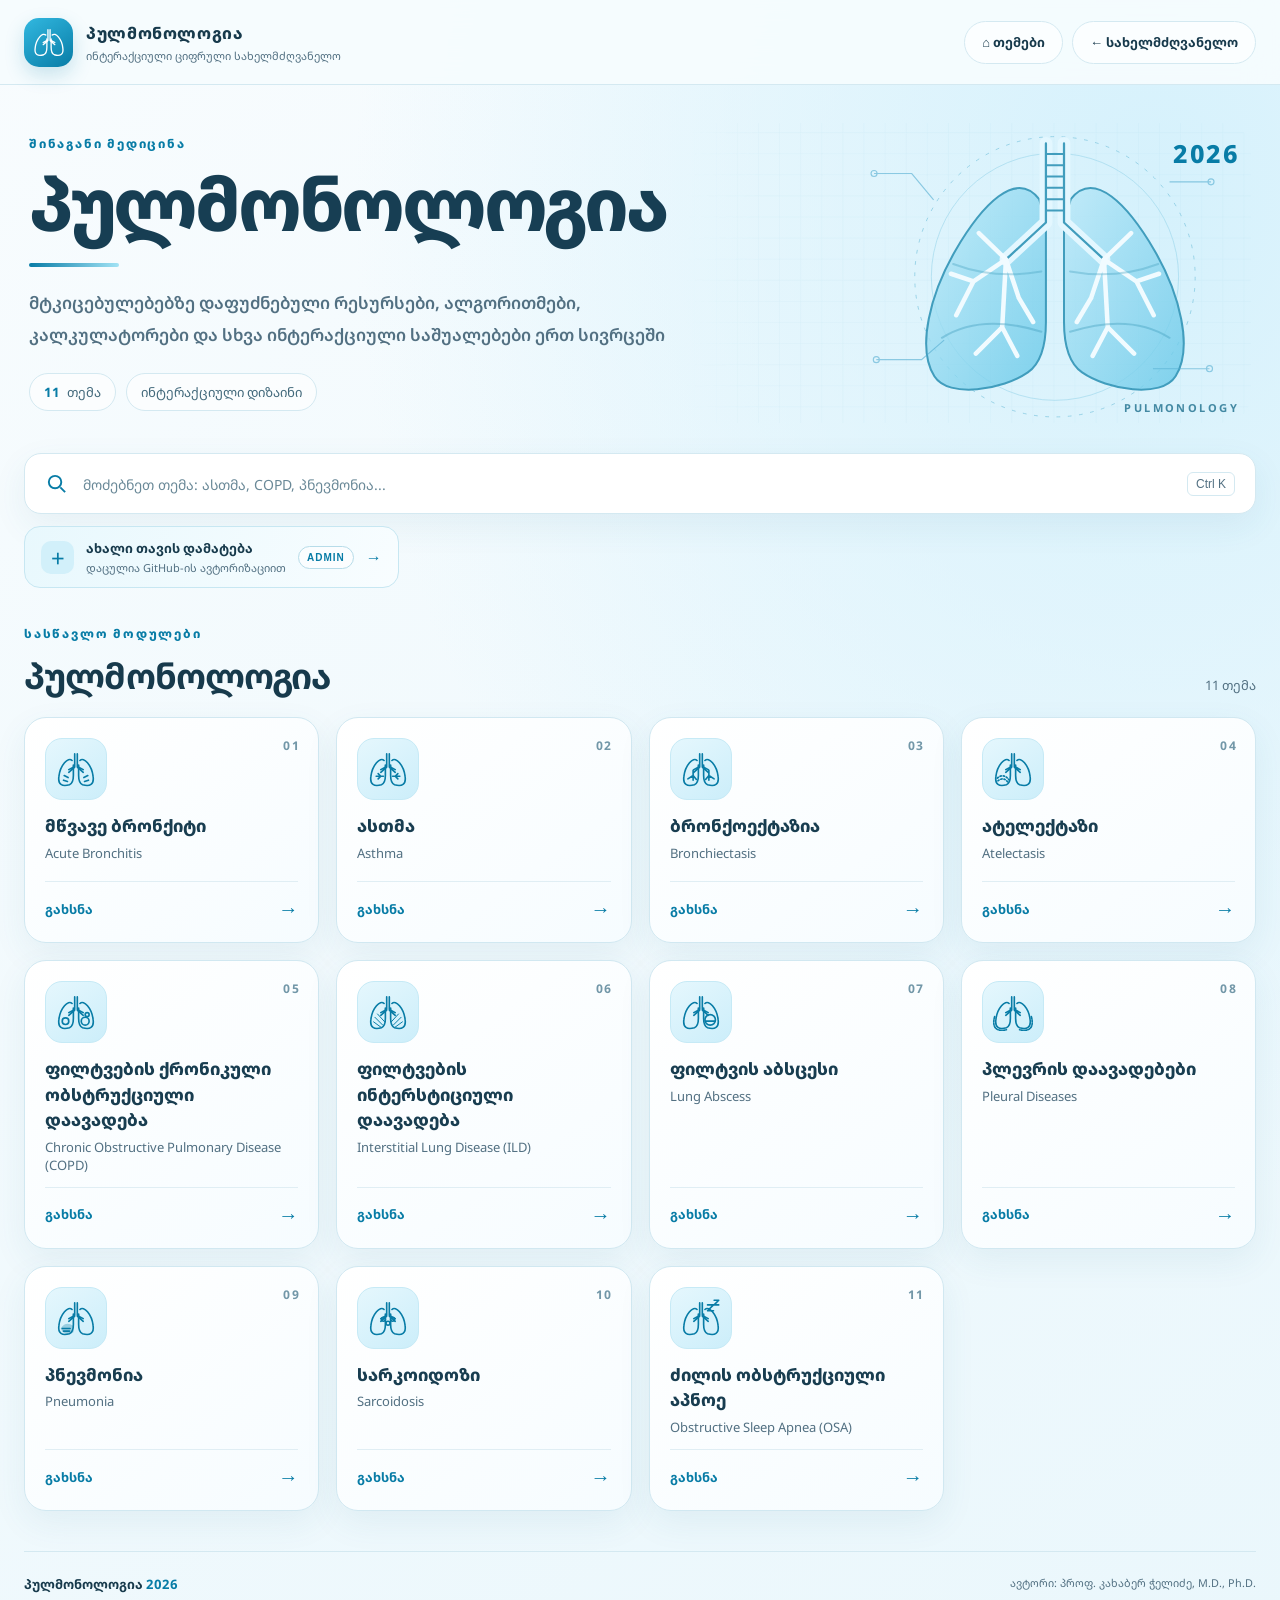
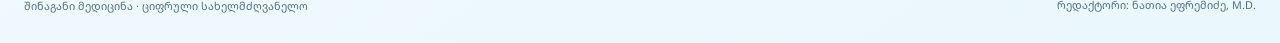
==== index.html @ 7beb04ce "Add files via upload" ====
<!DOCTYPE html><html lang="ka"><head><meta charset="utf-8"><meta name="viewport" content="width=device-width, initial-scale=1"><meta name="theme-color" content="#e6f7fd"><meta name="description" content="პულმონოლოგიის ინტერაქციული ციფრული სახელმძღვანელო"><title>პულმონოლოგია | ციფრული სახელმძღვანელო</title><link rel="icon" type="image/svg+xml" href="assets/lungs.svg"><link rel="stylesheet" href="style.css"></head><body><header class="topbar"><div class="bar-inner"><a class="brand" href="index.html" aria-label="პულმონოლოგიის მთავარი გვერდი"><span class="brand-mark"><svg class="" viewBox="0 0 64 64" fill="none" stroke="currentColor" stroke-width="2.5" stroke-linecap="round" stroke-linejoin="round" aria-hidden="true"><path d="M30 9v20L21 37M34 9v20l9 8M30 28l-9 5m13-5 9 5"/><path d="M26 19C20 13 8 26 6 43c-2 13 5 16 16 13 5-2 6-7 6-14V26m10-7c6-6 18 7 20 24 2 13-5 16-16 13-5-2-6-7-6-14V26"/></svg></span><span class="brand-copy"><strong>პულმონოლოგია</strong><small>ინტერაქციული ციფრული სახელმძღვანელო</small></span></a><nav class="top-actions" aria-label="მთავარი ნავიგაცია"><a class="nav-btn" href="#topics">⌂ თემები</a><a class="nav-btn" href="https://kakha65.github.io/internal-medicine-textbook/">← სახელმძღვანელო</a></nav></div></header><main class="shell"><section class="hero" aria-labelledby="page-title"><div class="hero-copy"><p class="eyebrow">შინაგანი მედიცინა</p><h1 id="page-title">პულმონოლოგია</h1><div class="title-rule"></div><p class="hero-kicker">მტკიცებულებებზე დაფუძნებული რესურსები, ალგორითმები, კალკულატორები და სხვა ინტერაქციული საშუალებები ერთ სივრცეში</p><div class="hero-stats"><span><strong id="topicCount">11</strong> თემა</span><span>ინტერაქციული დიზაინი</span></div></div><div class="hero-art" aria-hidden="true"><span class="year">2026</span><span class="art-label">PULMONOLOGY</span></div></section><section class="controls" aria-label="თემების ძებნა"><label class="search-box" for="topicSearch"><svg viewBox="0 0 24 24" fill="none" stroke="currentColor" stroke-width="2" aria-hidden="true"><circle cx="10.5" cy="10.5" r="6.5"/><path d="m16 16 5 5"/></svg><input id="topicSearch" type="search" autocomplete="off" placeholder="მოძებნეთ თემა: ასთმა, COPD, პნევმონია..." aria-label="მოძებნეთ თემა"><kbd>Ctrl K</kbd></label><a class="admin-add-btn" href="https://github.com/kakha65/pulmonology/new/main/chapters" target="_blank" rel="noopener noreferrer"><span class="admin-add-icon">+</span><span class="admin-add-copy"><strong>ახალი თავის დამატება</strong><small>დაცულია GitHub-ის ავტორიზაციით</small></span><span class="admin-badge">ADMIN</span><span aria-hidden="true">→</span></a></section><section id="topics" class="topics-section" aria-labelledby="topics-title"><div class="section-heading"><div><p class="eyebrow">სასწავლო მოდულები</p><h2 id="topics-title">პულმონოლოგია</h2></div><p id="resultsLabel" class="results-label" aria-live="polite">11 თემა</p></div><div class="topic-grid" id="topicGrid"><a class="topic-card" href="chapters/acute-bronchitis/index.html" data-search="მწვავე ბრონქიტი Acute Bronchitis ინფექციური დაავადებები ხველა cough bronchitis"><span class="card-index">01</span><span class="icon-shell"><svg class="" viewBox="0 0 64 64" fill="none" stroke="currentColor" stroke-width="2.5" stroke-linecap="round" stroke-linejoin="round" aria-hidden="true"><path d="M30 9v20L21 37M34 9v20l9 8M30 28l-9 5m13-5 9 5"/><path d="M26 19C20 13 8 26 6 43c-2 13 5 16 16 13 5-2 6-7 6-14V26m10-7c6-6 18 7 20 24 2 13-5 16-16 13-5-2-6-7-6-14V26"/><path d="M14 42l6 3m-7 4 6 2m31-9-6 3m7 4-6 2"/></svg></span><div class="card-copy"><h3>მწვავე ბრონქიტი</h3><p>Acute Bronchitis</p></div><span class="card-open">გახსნა <span aria-hidden="true">→</span></span></a>
<a class="topic-card" href="chapters/asthma/index.html" data-search="ასთმა Asthma ობსტრუქციული დაავადებები ასთმა asthma wheezing"><span class="card-index">02</span><span class="icon-shell"><svg class="" viewBox="0 0 64 64" fill="none" stroke="currentColor" stroke-width="2.5" stroke-linecap="round" stroke-linejoin="round" aria-hidden="true"><path d="M30 9v20L21 37M34 9v20l9 8M30 28l-9 5m13-5 9 5"/><path d="M26 19C20 13 8 26 6 43c-2 13 5 16 16 13 5-2 6-7 6-14V26m10-7c6-6 18 7 20 24 2 13-5 16-16 13-5-2-6-7-6-14V26"/><path d="M14 43h11m-8-4 4 4-4 4m33-4H39m8-4-4 4 4 4"/></svg></span><div class="card-copy"><h3>ასთმა</h3><p>Asthma</p></div><span class="card-open">გახსნა <span aria-hidden="true">→</span></span></a>
<a class="topic-card" href="chapters/bronchiectasis/index.html" data-search="ბრონქოექტაზია Bronchiectasis ბრონქების დაავადებები bronchiectasis ნახველი"><span class="card-index">03</span><span class="icon-shell"><svg class="" viewBox="0 0 64 64" fill="none" stroke="currentColor" stroke-width="2.5" stroke-linecap="round" stroke-linejoin="round" aria-hidden="true"><path d="M30 9v20L21 37M34 9v20l9 8M30 28l-9 5m13-5 9 5"/><path d="M26 19C20 13 8 26 6 43c-2 13 5 16 16 13 5-2 6-7 6-14V26m10-7c6-6 18 7 20 24 2 13-5 16-16 13-5-2-6-7-6-14V26"/><path d="M20 34v15m0-7-8 5m8-5 5 6m19-14v15m0-7 8 5m-8-5-5 6"/></svg></span><div class="card-copy"><h3>ბრონქოექტაზია</h3><p>Bronchiectasis</p></div><span class="card-open">გახსნა <span aria-hidden="true">→</span></span></a>
<a class="topic-card" href="chapters/atelectasis/index.html" data-search="ატელექტაზი Atelectasis ფილტვის პარენქიმა atelectasis კოლაფსი"><span class="card-index">04</span><span class="icon-shell"><svg class="" viewBox="0 0 64 64" fill="none" stroke="currentColor" stroke-width="2.5" stroke-linecap="round" stroke-linejoin="round" aria-hidden="true"><path d="M30 9v20L21 37M34 9v20l9 8M30 28l-9 5m13-5 9 5"/><path d="M26 19C20 13 8 26 6 43c-2 13 5 16 16 13 5-2 6-7 6-14V26m10-7c6-6 18 7 20 24 2 13-5 16-16 13-5-2-6-7-6-14V26"/><path d="M8 46q10-9 19 4M9 50q9-7 16 3" stroke-dasharray="2 3"/></svg></span><div class="card-copy"><h3>ატელექტაზი</h3><p>Atelectasis</p></div><span class="card-open">გახსნა <span aria-hidden="true">→</span></span></a>
<a class="topic-card" href="chapters/copd/index.html" data-search="ფილტვების ქრონიკული ობსტრუქციული დაავადება Chronic Obstructive Pulmonary Disease (COPD) ობსტრუქციული დაავადებები COPD GOLD ფქოდ ემფიზემა"><span class="card-index">05</span><span class="icon-shell"><svg class="" viewBox="0 0 64 64" fill="none" stroke="currentColor" stroke-width="2.5" stroke-linecap="round" stroke-linejoin="round" aria-hidden="true"><path d="M30 9v20L21 37M34 9v20l9 8M30 28l-9 5m13-5 9 5"/><path d="M26 19C20 13 8 26 6 43c-2 13 5 16 16 13 5-2 6-7 6-14V26m10-7c6-6 18 7 20 24 2 13-5 16-16 13-5-2-6-7-6-14V26"/><circle cx="16" cy="46" r="5"/><circle cx="46" cy="46" r="6"/><circle cx="49" cy="36" r="3"/></svg></span><div class="card-copy"><h3>ფილტვების ქრონიკული ობსტრუქციული დაავადება</h3><p>Chronic Obstructive Pulmonary Disease (COPD)</p></div><span class="card-open">გახსნა <span aria-hidden="true">→</span></span></a>
<a class="topic-card" href="chapters/interstitial-lung-disease/index.html" data-search="ფილტვების ინტერსტიციული დაავადება Interstitial Lung Disease (ILD) ფილტვის პარენქიმა ILD IPF ფიბროზი"><span class="card-index">06</span><span class="icon-shell"><svg class="" viewBox="0 0 64 64" fill="none" stroke="currentColor" stroke-width="2.5" stroke-linecap="round" stroke-linejoin="round" aria-hidden="true"><path d="M30 9v20L21 37M34 9v20l9 8M30 28l-9 5m13-5 9 5"/><path d="M26 19C20 13 8 26 6 43c-2 13 5 16 16 13 5-2 6-7 6-14V26m10-7c6-6 18 7 20 24 2 13-5 16-16 13-5-2-6-7-6-14V26"/><path d="M12 40l12 12m-14-5 11 8m-5-20 11 12m25-7L40 52m14-5-11 8m5-20L37 47" stroke-width="1.5"/></svg></span><div class="card-copy"><h3>ფილტვების ინტერსტიციული დაავადება</h3><p>Interstitial Lung Disease (ILD)</p></div><span class="card-open">გახსნა <span aria-hidden="true">→</span></span></a>
<a class="topic-card" href="chapters/lung-abscess/index.html" data-search="ფილტვის აბსცესი Lung Abscess ინფექციური დაავადებები abscess აბსცესი"><span class="card-index">07</span><span class="icon-shell"><svg class="" viewBox="0 0 64 64" fill="none" stroke="currentColor" stroke-width="2.5" stroke-linecap="round" stroke-linejoin="round" aria-hidden="true"><path d="M30 9v20L21 37M34 9v20l9 8M30 28l-9 5m13-5 9 5"/><path d="M26 19C20 13 8 26 6 43c-2 13 5 16 16 13 5-2 6-7 6-14V26m10-7c6-6 18 7 20 24 2 13-5 16-16 13-5-2-6-7-6-14V26"/><circle cx="46" cy="44" r="8"/><path d="M39 46h14"/></svg></span><div class="card-copy"><h3>ფილტვის აბსცესი</h3><p>Lung Abscess</p></div><span class="card-open">გახსნა <span aria-hidden="true">→</span></span></a>
<a class="topic-card" href="chapters/pleural-diseases/index.html" data-search="პლევრის დაავადებები Pleural Diseases პლევრა pleural effusion პნევმოთორაქსი"><span class="card-index">08</span><span class="icon-shell"><svg class="" viewBox="0 0 64 64" fill="none" stroke="currentColor" stroke-width="2.5" stroke-linecap="round" stroke-linejoin="round" aria-hidden="true"><path d="M30 9v20L21 37M34 9v20l9 8M30 28l-9 5m13-5 9 5"/><path d="M26 19C20 13 8 26 6 43c-2 13 5 16 16 13 5-2 6-7 6-14V26m10-7c6-6 18 7 20 24 2 13-5 16-16 13-5-2-6-7-6-14V26"/><path d="M4 39C-1 58 9 62 22 59M60 39c5 19-5 23-18 20" stroke-dasharray="3 2"/></svg></span><div class="card-copy"><h3>პლევრის დაავადებები</h3><p>Pleural Diseases</p></div><span class="card-open">გახსნა <span aria-hidden="true">→</span></span></a>
<a class="topic-card" href="chapters/pneumonia/index.html" data-search="პნევმონია Pneumonia ინფექციური დაავადებები CAP HAP pneumonia"><span class="card-index">09</span><span class="icon-shell"><svg class="" viewBox="0 0 64 64" fill="none" stroke="currentColor" stroke-width="2.5" stroke-linecap="round" stroke-linejoin="round" aria-hidden="true"><path d="M30 9v20L21 37M34 9v20l9 8M30 28l-9 5m13-5 9 5"/><path d="M26 19C20 13 8 26 6 43c-2 13 5 16 16 13 5-2 6-7 6-14V26m10-7c6-6 18 7 20 24 2 13-5 16-16 13-5-2-6-7-6-14V26"/><path d="M10 48q7-10 17-3v8q-11 7-17-5Z" fill="currentColor" opacity=".3"/><path d="M11 48h12m-10 4h9"/></svg></span><div class="card-copy"><h3>პნევმონია</h3><p>Pneumonia</p></div><span class="card-open">გახსნა <span aria-hidden="true">→</span></span></a>
<a class="topic-card" href="chapters/sarcoidosis/index.html" data-search="სარკოიდოზი Sarcoidosis გრანულომატოზური დაავადებები sarcoidosis granuloma"><span class="card-index">10</span><span class="icon-shell"><svg class="" viewBox="0 0 64 64" fill="none" stroke="currentColor" stroke-width="2.5" stroke-linecap="round" stroke-linejoin="round" aria-hidden="true"><path d="M30 9v20L21 37M34 9v20l9 8M30 28l-9 5m13-5 9 5"/><path d="M26 19C20 13 8 26 6 43c-2 13 5 16 16 13 5-2 6-7 6-14V26m10-7c6-6 18 7 20 24 2 13-5 16-16 13-5-2-6-7-6-14V26"/><circle cx="25" cy="34" r="3"/><circle cx="39" cy="34" r="3"/><circle cx="32" cy="40" r="3"/></svg></span><div class="card-copy"><h3>სარკოიდოზი</h3><p>Sarcoidosis</p></div><span class="card-open">გახსნა <span aria-hidden="true">→</span></span></a>
<a class="topic-card" href="chapters/obstructive-sleep-apnea/index.html" data-search="ძილის ობსტრუქციული აპნოე Obstructive Sleep Apnea (OSA) ძილთან დაკავშირებული სუნთქვის დარღვევები OSA sleep apnea OSAS CPAP"><span class="card-index">11</span><span class="icon-shell"><svg class="" viewBox="0 0 64 64" fill="none" stroke="currentColor" stroke-width="2.5" stroke-linecap="round" stroke-linejoin="round" aria-hidden="true"><path d="M30 9v20L21 37M34 9v20l9 8M30 28l-9 5m13-5 9 5"/><path d="M26 19C20 13 8 26 6 43c-2 13 5 16 16 13 5-2 6-7 6-14V26m10-7c6-6 18 7 20 24 2 13-5 16-16 13-5-2-6-7-6-14V26"/><path d="M42 12h9l-9 9h9M52 5h7l-7 7h7"/></svg></span><div class="card-copy"><h3>ძილის ობსტრუქციული აპნოე</h3><p>Obstructive Sleep Apnea (OSA)</p></div><span class="card-open">გახსნა <span aria-hidden="true">→</span></span></a></div><div id="emptyState" class="empty-state" hidden><span aria-hidden="true">⌕</span><h3>თემა ვერ მოიძებნა</h3><p>შეცვალეთ საძიებო სიტყვა ან აჩვენეთ ყველა თემა.</p><button id="resetSearch" type="button">ყველა თემის ჩვენება</button></div></section><footer class="footer"><div><strong>პულმონოლოგია <span>2026</span></strong><small>შინაგანი მედიცინა · ციფრული სახელმძღვანელო</small></div><div><small>ავტორი: პროფ. კახაბერ ჭელიძე, M.D., Ph.D.</small><small>რედაქტორი: ნათია ეფრემიძე, M.D.</small></div></footer></main><script src="script.js"></script></body></html>
---- style.css ----
@import url('https://fonts.googleapis.com/css2?family=Noto+Sans+Georgian:wght@400;500;600;700;800&display=swap');
:root{--bg:#eff9fd;--surface:#fff;--text:#173a4c;--muted:#527082;--accent:#087ca6;--accent2:#37b2da;--line:#d4e9f1;--max:1460px;--shadow:0 12px 34px #246c8b13;--radius:22px}*{box-sizing:border-box}html{scroll-behavior:smooth;scroll-padding-top:100px}body{margin:0;min-height:100vh;background:radial-gradient(ellipse at 90% 12%,#d5f1fc 0,transparent 49%),linear-gradient(145deg,#f8fcfe,#eaf7fc);color:var(--text);font-family:Calibri,'Noto Sans Georgian',Arial,sans-serif;overflow-wrap:break-word}a{color:inherit;text-decoration:none}button,input{font:inherit}button{cursor:pointer}[hidden]{display:none!important}a:focus-visible,button:focus-visible,input:focus-visible{outline:3px solid #087ca6;outline-offset:4px}.topbar{position:sticky;top:0;z-index:10;border-bottom:1px solid var(--line);background:#f6fcfeed;backdrop-filter:blur(16px)}.bar-inner{max-width:var(--max);margin:auto;min-height:84px;padding:14px 24px;display:flex;align-items:center;justify-content:space-between;gap:16px}.brand{display:flex;gap:13px;align-items:center;min-width:0}.brand-mark{width:49px;height:49px;border-radius:15px;background:linear-gradient(145deg,#32b8e0,#087ca6);color:#fff;display:grid;place-items:center;flex-shrink:0;box-shadow:0 8px 20px #087ca633}.brand-mark svg{width:34px;height:34px}.brand-copy{display:grid;gap:4px}.brand-copy strong{font-size:16px;font-weight:800;letter-spacing:.04em}.brand-copy small{font-size:11px;color:var(--muted)}.top-actions{display:flex;gap:9px;flex-shrink:0}.nav-btn{display:inline-flex;align-items:center;justify-content:center;min-height:43px;padding:10px 17px;border:1px solid var(--line);border-radius:999px;font-size:13px;font-weight:700;background:#fff9;transition:.2s}.nav-btn:hover{background:#fff;transform:translateY(-2px);box-shadow:var(--shadow)}.shell{width:min(var(--max),calc(100% - 48px));margin:auto}.hero{display:grid;grid-template-columns:1.06fr .94fr;min-height:340px;align-items:center;position:relative;isolation:isolate;padding:38px 5px 25px;gap:14px}.hero-copy{z-index:1}.eyebrow{color:var(--accent);font-size:12px;letter-spacing:.15em;font-weight:800;margin:0 0 10px}.hero h1{font-size:clamp(40px,5.7vw,82px);line-height:1.12;letter-spacing:-.045em;margin:0;color:#173e53;font-weight:800}.title-rule{width:90px;height:4px;border-radius:99px;background:linear-gradient(90deg,var(--accent),#a2e3f5);margin:20px 0}.hero-kicker{max-width:690px;font-size:clamp(14px,1.5vw,17px);font-weight:600;line-height:1.85;color:var(--muted);margin:0}.hero-stats{display:flex;flex-wrap:wrap;gap:10px;margin-top:23px}.hero-stats span{display:inline-flex;gap:7px;align-items:center;padding:9px 14px;background:#fff9;border:1px solid var(--line);border-radius:999px;color:#42697b;font-size:13px}.hero-stats strong{color:var(--accent)}.hero-art{height:300px;position:relative;background:url('assets/pulmonology-bg.svg') right center/auto 108% no-repeat;border-radius:28px;overflow:hidden;mask-image:linear-gradient(90deg,transparent,#000 15%)}.year{position:absolute;right:12px;top:13px;color:#087ca6;font-size:25px;font-weight:800;letter-spacing:.06em}.art-label{position:absolute;right:12px;bottom:8px;color:#4389a3;font-size:11px;letter-spacing:.22em;font-weight:700}.controls{display:grid;gap:12px;margin:5px 0 37px}.search-box{display:flex;align-items:center;gap:13px;background:#fff;border:1px solid var(--line);border-radius:17px;padding:0 20px;height:61px;box-shadow:var(--shadow);color:var(--accent)}.search-box svg{width:23px;flex-shrink:0}.search-box input{flex:1;min-width:0;border:0;outline:0;background:transparent;color:var(--text);font-size:16px;height:100%}.search-box input:focus-visible{outline:0}.search-box:focus-within{border-color:var(--accent);box-shadow:0 0 0 3px #2ba6cf22}.search-box input::placeholder{color:#6a8998;font-size:14px}kbd{font:12px Calibri,Arial,sans-serif;color:#527082;border:1px solid var(--line);border-radius:6px;padding:4px 8px;white-space:nowrap}.admin-add-btn{display:flex;align-items:center;gap:12px;border:1px solid #c7e7f2;background:linear-gradient(110deg,#e8f8fd,#f8fdff);border-radius:16px;padding:12px 16px;color:var(--accent);width:fit-content;max-width:100%;transition:.2s}.admin-add-btn:hover{border-color:var(--accent);box-shadow:var(--shadow)}.admin-add-icon{width:33px;height:33px;display:grid;place-items:center;background:#d2f0fa;border-radius:10px;font-size:24px;flex-shrink:0}.admin-add-copy{display:grid;gap:3px}.admin-add-copy strong{font-size:13px;color:var(--text)}.admin-add-copy small{font-size:11px;color:var(--muted)}.admin-badge{font:700 10px Calibri,Arial,sans-serif;letter-spacing:.1em;border:1px solid #b7dce9;padding:5px 8px;border-radius:999px;background:#fff9;white-space:nowrap}.section-heading{display:flex;justify-content:space-between;align-items:end;gap:12px;margin-bottom:18px}.section-heading h2{font-size:clamp(24px,3vw,35px);letter-spacing:-.025em;margin:0}.results-label{color:var(--muted);font-size:13px;white-space:nowrap;margin:0 0 5px}.topic-grid{display:grid;grid-template-columns:repeat(4,minmax(0,1fr));gap:17px}.topic-card{position:relative;min-height:226px;display:flex;flex-direction:column;align-items:flex-start;padding:20px;gap:13px;border:1px solid #d1e8f1;border-radius:var(--radius);background:linear-gradient(145deg,#fff,#f6fcff);box-shadow:var(--shadow);transition:transform .2s,border-color .2s,box-shadow .2s}.topic-card:hover{transform:translateY(-5px);border-color:#67c5e2;box-shadow:0 17px 38px #176f9625}.card-index{position:absolute;right:18px;top:19px;color:#7297a8;font-size:12px;font-weight:700;letter-spacing:.12em}.icon-shell{width:62px;height:62px;border-radius:17px;display:grid;place-items:center;color:var(--accent);background:linear-gradient(145deg,#e5f7fd,#cceefa);border:1px solid #c6eaf6;flex-shrink:0}.icon-shell svg{width:42px;height:42px}.card-copy h3{font-size:17px;line-height:1.5;margin:0 0 5px;font-weight:800;color:#183d50}.card-copy p{font-size:13px;color:var(--muted);line-height:1.4;margin:0}.card-open{display:flex;justify-content:space-between;align-items:center;align-self:stretch;margin-top:auto;padding-top:13px;border-top:1px solid #e0eef4;color:var(--accent);font-size:13px;font-weight:700}.card-open span{font-size:20px}.empty-state{text-align:center;padding:45px;border:1px dashed #aed7e7;border-radius:20px;background:#fff8}.empty-state>span{font-size:38px;color:var(--accent)}.empty-state p{color:var(--muted)}.empty-state button{border:0;border-radius:12px;background:var(--accent);color:#fff;padding:11px 18px;font-weight:700}.footer{display:flex;justify-content:space-between;gap:20px;margin-top:40px;padding:23px 0 30px;border-top:1px solid var(--line);color:var(--muted);font-size:13px}.footer div{display:grid;gap:5px}.footer strong{color:var(--text)}.footer strong span{color:var(--accent)}.footer div:last-child{text-align:right}.chapter-shell{padding-top:32px}.back-link{display:inline-block;color:var(--accent);font-size:14px;font-weight:700;margin-bottom:18px}.chapter-panel{background:#fff;border:1px solid var(--line);border-radius:24px;padding:clamp(22px,5vw,52px);box-shadow:var(--shadow)}.chapter-panel .eyebrow{margin-top:22px}.chapter-panel h1{font-size:clamp(28px,4vw,52px);line-height:1.4;margin:0}.chapter-en{font-size:18px;color:var(--muted)}.chapter-note{background:#eff9fd;border:1px solid var(--line);border-radius:15px;padding:20px;margin:25px 0;color:var(--muted)}.chapter-note strong{color:var(--text)}.chapter-note p{line-height:1.7;margin-bottom:0}@media(max-width:1150px){.topic-grid{grid-template-columns:repeat(3,minmax(0,1fr))}}@media(max-width:800px){.hero{min-height:260px;grid-template-columns:1fr .55fr}.hero-art{height:230px;background-position:right center;background-size:auto 95%}.hero h1{font-size:clamp(35px,6.1vw,55px)}.topic-grid{grid-template-columns:repeat(2,minmax(0,1fr))}.shell{width:calc(100% - 32px)}.bar-inner{padding:12px 16px}.top-actions .nav-btn{padding:9px 11px;font-size:11px}}@media(max-width:560px){.bar-inner{flex-wrap:wrap;gap:12px}.top-actions{width:100%;justify-content:flex-start}.brand-copy small{font-size:10px}.hero{display:block;min-height:0;padding:26px 0 16px}.hero-art{height:132px;margin-top:8px;background-size:auto 175px;mask-image:none}.year{font-size:19px}.art-label{font-size:9px}.hero h1{font-size:clamp(30px,8.4vw,45px)}.hero-kicker{font-size:14px;line-height:1.7}.hero-stats{margin-top:15px}.search-box{height:56px;padding:0 12px;gap:8px}.search-box input::placeholder{font-size:12px}kbd{display:none}.admin-add-btn{width:100%;gap:8px;padding:10px}.admin-add-copy{flex:1;min-width:0}.admin-add-copy small{font-size:10px}.controls{margin-bottom:29px}.topic-grid{grid-template-columns:1fr;gap:11px}.topic-card{min-height:145px;display:grid;grid-template-columns:55px 1fr;gap:9px 13px;padding:15px}.icon-shell{width:55px;height:55px}.icon-shell svg{width:37px;height:37px}.card-copy{padding-right:24px}.card-copy h3{font-size:16px}.card-copy p{font-size:12px}.card-open{grid-column:1/-1;padding-top:7px}.card-index{top:12px;right:12px}.footer{flex-direction:column;gap:12px}.footer div:last-child{text-align:left}.section-heading h2{font-size:23px}.section-heading .eyebrow{font-size:10px}}@media(prefers-reduced-motion:reduce){*,*::before,*::after{scroll-behavior:auto!important;transition:none!important}}@page{size:A4;margin:12mm}@media print{body{background:#fff;color:#000}.topbar,.controls,.hero-art,.card-open,.back-link,.chapter-panel>.nav-btn{display:none!important}.shell{width:100%}.hero{display:block;min-height:auto;padding:0 0 15px}.hero h1{font-size:34px}.hero-kicker{font-size:12px}.topic-grid{grid-template-columns:repeat(2,minmax(0,1fr));gap:8px}.topic-card{min-height:0;break-inside:avoid;box-shadow:none;padding:10px;display:grid;grid-template-columns:40px 1fr;gap:8px}.topic-card .icon-shell{width:40px;height:40px}.topic-card .icon-shell svg{width:28px;height:28px}.card-copy{padding-right:15px}.card-copy h3{font-size:12px}.card-copy p{font-size:10px}.card-index{font-size:9px;right:8px;top:8px}.section-heading{margin-bottom:10px}.footer{margin-top:16px;padding:10px 0}.chapter-panel{box-shadow:none}}
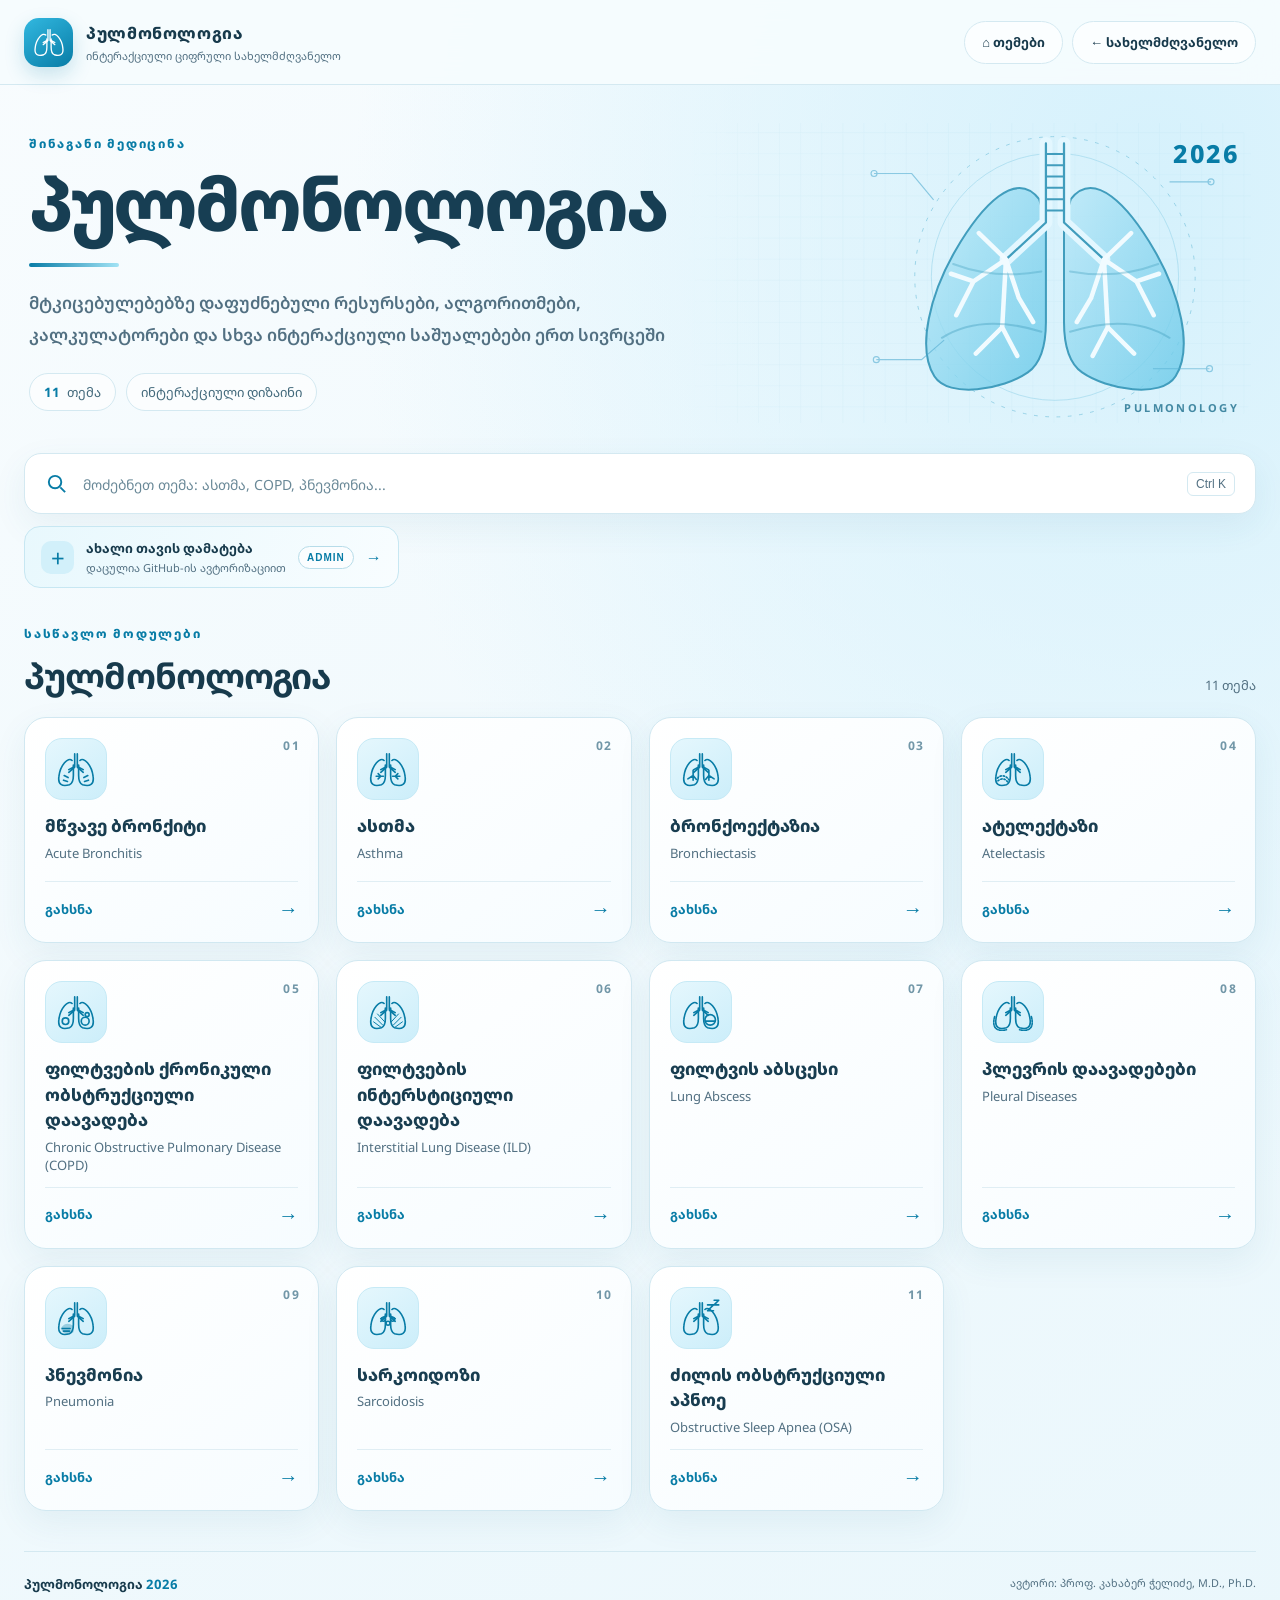
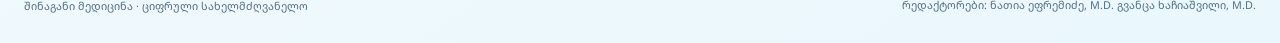
==== commit f29257e6: "Restore Obstructive Sleep Apnea topic card Restored the topic card for Obstructive Sleep Apnea (OSA)" ====
--- a/index.html
+++ b/index.html
@@ -8,4 +8,4 @@
 <a class="topic-card" href="chapters/pleural-diseases/index.html" data-search="პლევრის დაავადებები Pleural Diseases პლევრა pleural effusion პნევმოთორაქსი"><span class="card-index">08</span><span class="icon-shell"><svg class="" viewBox="0 0 64 64" fill="none" stroke="currentColor" stroke-width="2.5" stroke-linecap="round" stroke-linejoin="round" aria-hidden="true"><path d="M30 9v20L21 37M34 9v20l9 8M30 28l-9 5m13-5 9 5"/><path d="M26 19C20 13 8 26 6 43c-2 13 5 16 16 13 5-2 6-7 6-14V26m10-7c6-6 18 7 20 24 2 13-5 16-16 13-5-2-6-7-6-14V26"/><path d="M4 39C-1 58 9 62 22 59M60 39c5 19-5 23-18 20" stroke-dasharray="3 2"/></svg></span><div class="card-copy"><h3>პლევრის დაავადებები</h3><p>Pleural Diseases</p></div><span class="card-open">გახსნა <span aria-hidden="true">→</span></span></a>
 <a class="topic-card" href="chapters/pneumonia/index.html" data-search="პნევმონია Pneumonia ინფექციური დაავადებები CAP HAP pneumonia"><span class="card-index">09</span><span class="icon-shell"><svg class="" viewBox="0 0 64 64" fill="none" stroke="currentColor" stroke-width="2.5" stroke-linecap="round" stroke-linejoin="round" aria-hidden="true"><path d="M30 9v20L21 37M34 9v20l9 8M30 28l-9 5m13-5 9 5"/><path d="M26 19C20 13 8 26 6 43c-2 13 5 16 16 13 5-2 6-7 6-14V26m10-7c6-6 18 7 20 24 2 13-5 16-16 13-5-2-6-7-6-14V26"/><path d="M10 48q7-10 17-3v8q-11 7-17-5Z" fill="currentColor" opacity=".3"/><path d="M11 48h12m-10 4h9"/></svg></span><div class="card-copy"><h3>პნევმონია</h3><p>Pneumonia</p></div><span class="card-open">გახსნა <span aria-hidden="true">→</span></span></a>
 <a class="topic-card" href="chapters/sarcoidosis/index.html" data-search="სარკოიდოზი Sarcoidosis გრანულომატოზური დაავადებები sarcoidosis granuloma"><span class="card-index">10</span><span class="icon-shell"><svg class="" viewBox="0 0 64 64" fill="none" stroke="currentColor" stroke-width="2.5" stroke-linecap="round" stroke-linejoin="round" aria-hidden="true"><path d="M30 9v20L21 37M34 9v20l9 8M30 28l-9 5m13-5 9 5"/><path d="M26 19C20 13 8 26 6 43c-2 13 5 16 16 13 5-2 6-7 6-14V26m10-7c6-6 18 7 20 24 2 13-5 16-16 13-5-2-6-7-6-14V26"/><circle cx="25" cy="34" r="3"/><circle cx="39" cy="34" r="3"/><circle cx="32" cy="40" r="3"/></svg></span><div class="card-copy"><h3>სარკოიდოზი</h3><p>Sarcoidosis</p></div><span class="card-open">გახსნა <span aria-hidden="true">→</span></span></a>
-<a class="topic-card" href="chapters/obstructive-sleep-apnea/index.html" data-search="ძილის ობსტრუქციული აპნოე Obstructive Sleep Apnea (OSA) ძილთან დაკავშირებული სუნთქვის დარღვევები OSA sleep apnea OSAS CPAP"><span class="card-index">11</span><span class="icon-shell"><svg class="" viewBox="0 0 64 64" fill="none" stroke="currentColor" stroke-width="2.5" stroke-linecap="round" stroke-linejoin="round" aria-hidden="true"><path d="M30 9v20L21 37M34 9v20l9 8M30 28l-9 5m13-5 9 5"/><path d="M26 19C20 13 8 26 6 43c-2 13 5 16 16 13 5-2 6-7 6-14V26m10-7c6-6 18 7 20 24 2 13-5 16-16 13-5-2-6-7-6-14V26"/><path d="M42 12h9l-9 9h9M52 5h7l-7 7h7"/></svg></span><div class="card-copy"><h3>ძილის ობსტრუქციული აპნოე</h3><p>Obstructive Sleep Apnea (OSA)</p></div><span class="card-open">გახსნა <span aria-hidden="true">→</span></span></a></div><div id="emptyState" class="empty-state" hidden><span aria-hidden="true">⌕</span><h3>თემა ვერ მოიძებნა</h3><p>შეცვალეთ საძიებო სიტყვა ან აჩვენეთ ყველა თემა.</p><button id="resetSearch" type="button">ყველა თემის ჩვენება</button></div></section><footer class="footer"><div><strong>პულმონოლოგია <span>2026</span></strong><small>შინაგანი მედიცინა · ციფრული სახელმძღვანელო</small></div><div><small>ავტორი: პროფ. კახაბერ ჭელიძე, M.D., Ph.D.</small><small>რედაქტორი: ნათია ეფრემიძე, M.D.</small></div></footer></main><script src="script.js"></script></body></html>+<a class="topic-card" href="chapters/obstructive-sleep-apnea/index.html" data-search="ძილის ობსტრუქციული აპნოე Obstructive Sleep Apnea (OSA) ძილთან დაკავშირებული სუნთქვის დარღვევები OSA sleep apnea OSAS CPAP"><span class="card-index">11</span><span class="icon-shell"><svg class="" viewBox="0 0 64 64" fill="none" stroke="currentColor" stroke-width="2.5" stroke-linecap="round" stroke-linejoin="round" aria-hidden="true"><path d="M30 9v20L21 37M34 9v20l9 8M30 28l-9 5m13-5 9 5"/><path d="M26 19C20 13 8 26 6 43c-2 13 5 16 16 13 5-2 6-7 6-14V26m10-7c6-6 18 7 20 24 2 13-5 16-16 13-5-2-6-7-6-14V26"/><path d="M42 12h9l-9 9h9M52 5h7l-7 7h7"/></svg></span><div class="card-copy"><h3>ძილის ობსტრუქციული აპნოე</h3><p>Obstructive Sleep Apnea (OSA)</p></div><span class="card-open">გახსნა <span aria-hidden="true">→</span></span></a></div><div id="emptyState" class="empty-state" hidden><span aria-hidden="true">⌕</span><h3>თემა ვერ მოიძებნა</h3><p>შეცვალეთ საძიებო სიტყვა ან აჩვენეთ ყველა თემა.</p><button id="resetSearch" type="button">ყველა თემის ჩვენება</button></div></section><footer class="footer"><div><strong>პულმონოლოგია <span>2026</span></strong><small>შინაგანი მედიცინა · ციფრული სახელმძღვანელო</small></div><div><small>ავტორი: პროფ. კახაბერ ჭელიძე, M.D., Ph.D.</small><small>რედაქტორები: ნათია ეფრემიძე, M.D. გვანცა ხაჩიაშვილი, M.D.</small></div></footer></main><script src="script.js"></script></body></html>
